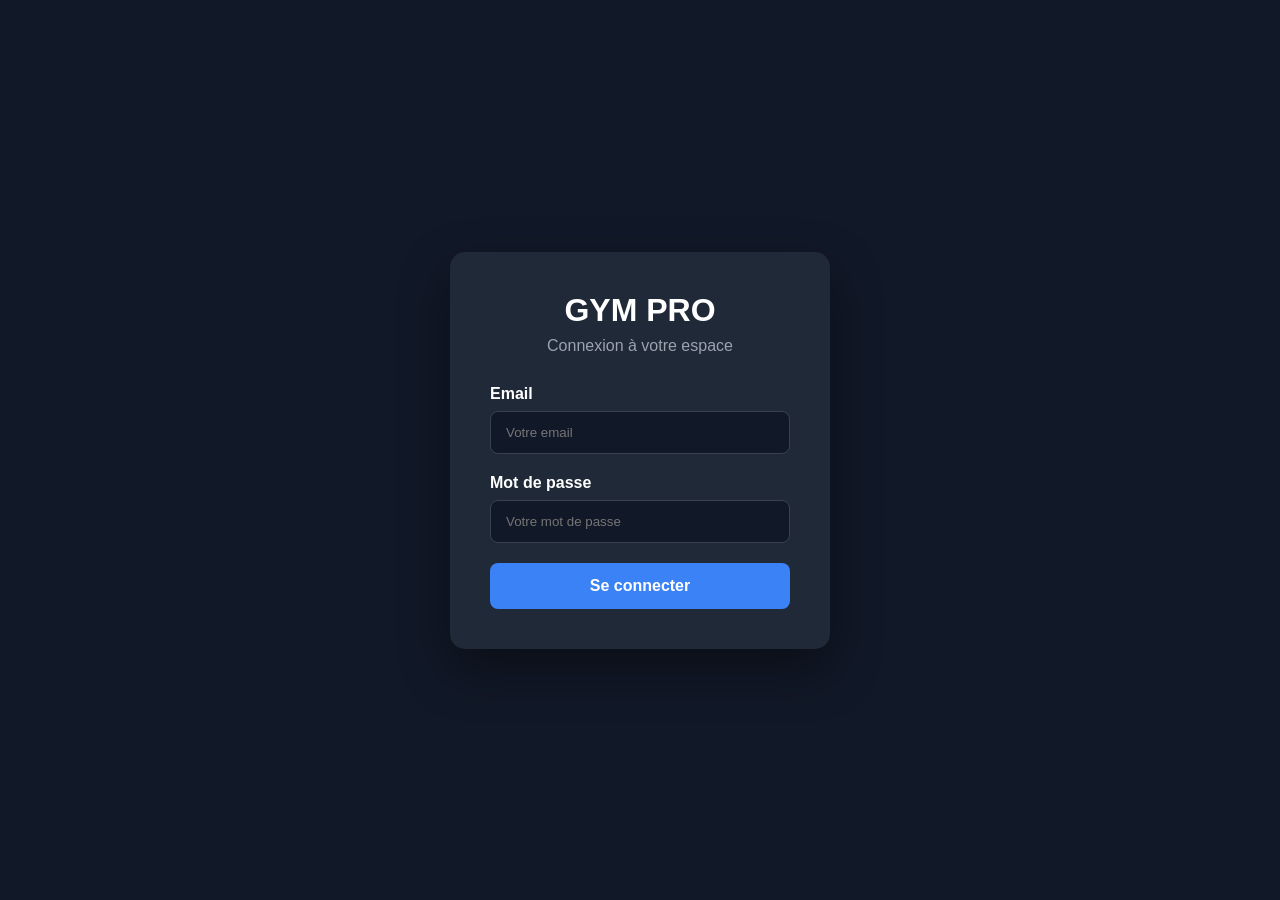
==== dashboard.html @ a3db4f97 "Initial Gym Management Dashboard" ====
<!DOCTYPE html>
<html lang="fr">

<head>

    <meta charset="UTF-8">

    <meta
        name="viewport"
        content="width=device-width, initial-scale=1.0"
    >

    <title>Gym Pro - Dashboard</title>

    <link
        rel="stylesheet"
        href="dashboard.css"
    >

</head>

<body>

    <div class="dashboard-layout">

        <!-- =========================
             SIDEBAR
        ========================== -->

        <aside class="sidebar">

            <div class="sidebar-logo">

                <h2>GYM PRO</h2>

                <span>
                    Management System
                </span>

            </div>


            <nav class="sidebar-menu">

                <a
                    href="#dashboard"
                    class="menu-item active"
                >
                    <span class="menu-icon">🏠</span>
                    <span>Dashboard</span>
                </a>


                <a
                    href="#members"
                    class="menu-item"
                >
                    <span class="menu-icon">👥</span>
                    <span>Members</span>
                </a>


                <a
                    href="#payments"
                    class="menu-item"
                >
                    <span class="menu-icon">💳</span>
                    <span>Payments</span>
                </a>


                <a
                    href="#analytics"
                    class="menu-item"
                >
                    <span class="menu-icon">📊</span>
                    <span>Analytics</span>
                </a>

            </nav>


            <button
                id="logoutBtn"
                class="logout-btn"
            >
                <span>🚪</span>
                <span>Logout</span>
            </button>

        </aside>


        <!-- =========================
             MAIN
        ========================== -->

        <main class="dashboard-main">

            <!-- HEADER -->

            <header
                class="dashboard-header"
                id="dashboard"
            >

                <div>

                    <h1>
                        Dashboard
                    </h1>

                    <p>
                        Bienvenue dans votre espace Gym Pro
                    </p>

                </div>

                <div class="header-user">

                    <div class="user-avatar">
                        A
                    </div>

                    <div>

                        <strong>
                            Admin
                        </strong>

                        <small>
                            Administrateur
                        </small>

                    </div>

                </div>

            </header>


            <!-- =========================
                 STATISTICS
            ========================== -->

            <section
                class="stats-grid"
                id="analytics"
            >

                <div class="stat-card">

                    <div class="stat-icon">
                        👥
                    </div>

                    <div>

                        <span>
                            Total Members
                        </span>

                        <h2 id="totalMembers">
                            0
                        </h2>

                    </div>

                </div>


                <div class="stat-card">

                    <div class="stat-icon">
                        🟢
                    </div>

                    <div>

                        <span>
                            Active Members
                        </span>

                        <h2 id="activeMembers">
                            0
                        </h2>

                    </div>

                </div>


                <div class="stat-card">

                    <div class="stat-icon">
                        💰
                    </div>

                    <div>

                        <span>
                            Total Payments
                        </span>

                        <h2 id="totalPayments">
                            0 DH
                        </h2>

                    </div>

                </div>


                <div class="stat-card">

                    <div class="stat-icon">
                        📅
                    </div>

                    <div>

                        <span>
                            Revenue ce mois
                        </span>

                        <h2 id="monthlyRevenue">
                            0 DH
                        </h2>

                    </div>

                </div>


                <div class="stat-card expired-card">

                    <div class="stat-icon">
                        🔴
                    </div>

                    <div>

                        <span>
                            Expired Members
                        </span>

                        <h2 id="expiredMembers">
                            0
                        </h2>

                    </div>

                </div>

            </section>


            <!-- =========================
                 REVENUE CHART
            ========================== -->

            <section
                class="chart-section"
            >

                <div class="section-header">

                    <div>

                        <h2>
                            Revenue par mois
                        </h2>

                        <p>
                            Évolution des paiements
                        </p>

                    </div>

                </div>


                <div class="chart-container">

                    <canvas
                        id="revenueChart"
                    ></canvas>

                </div>

            </section>


            <!-- =========================
                 MEMBERS
            ========================== -->

            <section
                class="dashboard-section"
                id="members"
            >

                <div class="section-header">

                    <div>

                        <h2>
                            Gestion des membres
                        </h2>

                        <p>
                            Ajouter et gérer les membres
                        </p>

                    </div>


                    <button
                        class="primary-btn"
                        id="addMemberBtn"
                    >
                        + Ajouter membre
                    </button>

                </div>


                <!-- FILTERS -->

                <div class="filters">

                    <input
                        type="text"
                        id="searchMember"
                        placeholder="🔍 Rechercher un membre..."
                    >


                    <select
                        id="filterPlan"
                    >

                        <option value="all">
                            Tous les abonnements
                        </option>

                        <option value="Mensuel">
                            Mensuel
                        </option>

                        <option value="Trimestriel">
                            Trimestriel
                        </option>

                        <option value="Annuel">
                            Annuel
                        </option>

                    </select>

                </div>


                <!-- TABLE -->

                <div class="table-container">

                    <table>

                        <thead>

                            <tr>

                                <th>
                                    Nom
                                </th>

                                <th>
                                    Téléphone
                                </th>

                                <th>
                                    Abonnement
                                </th>

                                <th>
                                    Prix
                                </th>

                                <th>
                                    Début
                                </th>

                                <th>
                                    Fin
                                </th>

                                <th>
                                    Statut
                                </th>

                                <th>
                                    Actions
                                </th>

                            </tr>

                        </thead>


                        <tbody
                            id="membersTable"
                        ></tbody>

                    </table>

                </div>

            </section>


            <!-- =========================
                 PAYMENTS
            ========================== -->

            <section
                class="dashboard-section"
                id="payments"
            >

                <div class="section-header">

                    <div>

                        <h2>
                            Gestion des paiements
                        </h2>

                        <p>
                            Suivi des paiements des membres
                        </p>

                    </div>


                    <button
                        class="primary-btn"
                        id="addPaymentBtn"
                    >
                        + Ajouter paiement
                    </button>

                </div>


                <!-- PAYMENT STATS -->

                <div class="payment-stats">

                    <div>

                        <span>
                            Nombre de paiements
                        </span>

                        <strong
                            id="paymentCount"
                        >
                            0
                        </strong>

                    </div>


                    <div>

                        <span>
                            Total encaissé
                        </span>

                        <strong
                            id="paymentTotal"
                        >
                            0 DH
                        </strong>

                    </div>

                </div>


                <!-- PAYMENTS TABLE -->

                <div class="table-container">

                    <table>

                        <thead>

                            <tr>

                                <th>
                                    Membre
                                </th>

                                <th>
                                    Montant
                                </th>

                                <th>
                                    Date
                                </th>

                                <th>
                                    Méthode
                                </th>

                                <th>
                                    Action
                                </th>

                            </tr>

                        </thead>


                        <tbody
                            id="paymentsTable"
                        ></tbody>

                    </table>

                </div>

            </section>


            <!-- =========================
                 RECENT PAYMENTS
            ========================== -->

            <section
                class="dashboard-section"
            >

                <div class="section-header">

                    <div>

                        <h2>
                            Paiements récents
                        </h2>

                        <p>
                            Les dernières transactions
                        </p>

                    </div>

                </div>


                <div
                    id="recentPayments"
                    class="recent-payments"
                ></div>

            </section>


        </main>

    </div>


    <!-- =========================
         MEMBER MODAL
    ========================== -->

    <div
        class="modal"
        id="memberModal"
    >

        <div class="modal-content">

            <div class="modal-header">

                <h2 id="memberModalTitle">
                    Ajouter un membre
                </h2>

                <button
                    class="close-btn"
                    id="closeMemberModal"
                >
                    ×
                </button>

            </div>


            <form id="memberForm">

                <input
                    type="hidden"
                    id="memberId"
                >


                <div class="form-group">

                    <label>
                        Nom complet
                    </label>

                    <input
                        type="text"
                        id="memberName"
                        placeholder="Ex: Ahmed Benali"
                        required
                    >

                </div>


                <div class="form-group">

                    <label>
                        Téléphone
                    </label>

                    <input
                        type="tel"
                        id="memberPhone"
                        placeholder="Ex: 0612345678"
                        required
                    >

                </div>


                <div class="form-group">

                    <label>
                        Abonnement
                    </label>

                    <select
                        id="memberPlan"
                        required
                    >

                        <option value="Mensuel">
                            Mensuel
                        </option>

                        <option value="Trimestriel">
                            Trimestriel
                        </option>

                        <option value="Annuel">
                            Annuel
                        </option>

                    </select>

                </div>


                <div class="form-group">

                    <label>
                        Prix
                    </label>

                    <input
                        type="number"
                        id="memberPrice"
                        placeholder="Ex: 200"
                        required
                    >

                </div>


                <div class="form-group">

                    <label>
                        Date de début
                    </label>

                    <input
                        type="date"
                        id="memberStartDate"
                        required
                    >

                </div>


                <div class="modal-actions">

                    <button
                        type="button"
                        class="secondary-btn"
                        id="cancelMember"
                    >
                        Annuler
                    </button>

                    <button
                        type="submit"
                        class="primary-btn"
                    >
                        Enregistrer
                    </button>

                </div>

            </form>

        </div>

    </div>


    <!-- =========================
         PAYMENT MODAL
    ========================== -->

    <div
        class="modal"
        id="paymentModal"
    >

        <div class="modal-content">

            <div class="modal-header">

                <h2>
                    Ajouter un paiement
                </h2>

                <button
                    class="close-btn"
                    id="closePaymentModal"
                >
                    ×
                </button>

            </div>


            <form id="paymentForm">

                <div class="form-group">

                    <label>
                        Membre
                    </label>

                    <select
                        id="paymentMember"
                        required
                    ></select>

                </div>


                <div class="form-group">

                    <label>
                        Montant
                    </label>

                    <input
                        type="number"
                        id="paymentAmount"
                        placeholder="Ex: 200"
                        required
                    >

                </div>


                <div class="form-group">

                    <label>
                        Date
                    </label>

                    <input
                        type="date"
                        id="paymentDate"
                        required
                    >

                </div>


                <div class="form-group">

                    <label>
                        Méthode de paiement
                    </label>

                    <select
                        id="paymentMethod"
                        required
                    >

                        <option value="Cash">
                            Cash
                        </option>

                        <option value="Carte">
                            Carte
                        </option>

                        <option value="Virement">
                            Virement
                        </option>

                    </select>

                </div>


                <div class="modal-actions">

                    <button
                        type="button"
                        class="secondary-btn"
                        id="cancelPayment"
                    >
                        Annuler
                    </button>

                    <button
                        type="submit"
                        class="primary-btn"
                    >
                        Enregistrer
                    </button>

                </div>

            </form>

        </div>

    </div>


    <script src="dashboard.js"></script>

</body>

</html>
---- dashboard.css ----
* {
    margin: 0;
    padding: 0;
    box-sizing: border-box;
}


body {
    font-family: Arial, Helvetica, sans-serif;

    background: #0f172a;

    color: #ffffff;

    min-height: 100vh;
}


/* =========================
   LAYOUT
========================= */

.dashboard-layout {
    display: flex;
    min-height: 100vh;
}


/* =========================
   SIDEBAR
========================= */

.sidebar {
    width: 250px;

    min-height: 100vh;

    background: #111827;

    padding: 25px 15px;

    display: flex;
    flex-direction: column;

    border-right: 1px solid #374151;

    position: fixed;

    left: 0;
    top: 0;
    bottom: 0;

    z-index: 100;
}


.sidebar-logo {
    text-align: center;

    margin-bottom: 40px;
}


.sidebar-logo h2 {
    color: #3b82f6;

    font-size: 25px;

    margin-bottom: 5px;
}


.sidebar-logo span {
    color: #9ca3af;

    font-size: 12px;
}


/* MENU */

.sidebar-menu {
    display: flex;

    flex-direction: column;

    gap: 8px;
}


.menu-item {
    display: flex;

    align-items: center;

    gap: 12px;

    padding: 13px 15px;

    color: #9ca3af;

    text-decoration: none;

    border-radius: 8px;

    transition: 0.3s;

    font-size: 15px;
}


.menu-icon {
    width: 22px;

    text-align: center;
}


.menu-item:hover {
    background: #1f2937;

    color: #ffffff;
}


.menu-item.active {
    background: #2563eb;

    color: #ffffff;
}


/* LOGOUT */

.logout-btn {
    margin-top: auto;

    width: 100%;

    padding: 12px;

    border: none;

    border-radius: 8px;

    background: #1f2937;

    color: #ef4444;

    font-weight: bold;

    cursor: pointer;

    display: flex;

    justify-content: center;

    align-items: center;

    gap: 10px;

    transition: 0.3s;
}


.logout-btn:hover {
    background: #374151;
}


/* =========================
   MAIN
========================= */

.dashboard-main {
    margin-left: 250px;

    width: calc(100% - 250px);

    min-height: 100vh;

    padding: 30px;
}


/* =========================
   HEADER
========================= */

.dashboard-header {
    display: flex;

    justify-content: space-between;

    align-items: center;

    margin-bottom: 30px;
}


.dashboard-header h1 {
    font-size: 30px;

    margin-bottom: 5px;
}


.dashboard-header p {
    color: #9ca3af;

    font-size: 14px;
}


.header-user {
    display: flex;

    align-items: center;

    gap: 12px;
}


.user-avatar {
    width: 42px;

    height: 42px;

    border-radius: 50%;

    background: #2563eb;

    display: flex;

    justify-content: center;

    align-items: center;

    font-weight: bold;
}


.header-user strong {
    display: block;
}


.header-user small {
    color: #9ca3af;
}


/* =========================
   STATS
========================= */

.stats-grid {
    display: grid;

    grid-template-columns:
        repeat(5, 1fr);

    gap: 20px;

    margin-bottom: 25px;
}


.stat-card {
    background: #1f2937;

    padding: 20px;

    border-radius: 12px;

    border: 1px solid #374151;

    display: flex;

    align-items: center;

    gap: 15px;

    transition: 0.3s;
}


.stat-card:hover {
    transform: translateY(-3px);

    border-color: #3b82f6;
}


.stat-icon {
    width: 45px;

    height: 45px;

    border-radius: 10px;

    background: #111827;

    display: flex;

    justify-content: center;

    align-items: center;

    font-size: 20px;
}


.stat-card span {
    display: block;

    color: #9ca3af;

    font-size: 12px;

    margin-bottom: 5px;
}


.stat-card h2 {
    font-size: 21px;
}


/* =========================
   SECTIONS
========================= */

.dashboard-section,
.chart-section {
    background: #1f2937;

    border: 1px solid #374151;

    border-radius: 12px;

    padding: 25px;

    margin-bottom: 25px;
}


.section-header {
    display: flex;

    justify-content: space-between;

    align-items: center;

    margin-bottom: 20px;
}


.section-header h2 {
    font-size: 20px;

    margin-bottom: 5px;
}


.section-header p {
    color: #9ca3af;

    font-size: 13px;
}


/* =========================
   BUTTONS
========================= */

.primary-btn {
    background: #2563eb;

    color: #ffffff;

    border: none;

    border-radius: 8px;

    padding: 11px 16px;

    cursor: pointer;

    font-weight: bold;

    transition: 0.3s;
}


.primary-btn:hover {
    background: #1d4ed8;

    transform: translateY(-1px);
}


.secondary-btn {
    background: #374151;

    color: white;

    border: none;

    border-radius: 8px;

    padding: 11px 16px;

    cursor: pointer;
}


.secondary-btn:hover {
    background: #4b5563;
}


.delete-btn {
    background: #dc2626;

    color: white;

    border: none;

    border-radius: 6px;

    padding: 7px 10px;

    cursor: pointer;
}


.delete-btn:hover {
    background: #b91c1c;
}


.edit-btn {
    background: #f59e0b;

    color: white;

    border: none;

    border-radius: 6px;

    padding: 7px 10px;

    cursor: pointer;

    margin-right: 5px;
}


/* =========================
   CHART
========================= */

.chart-container {
    position: relative;

    width: 100%;

    height: 350px;

    background: #111827;

    border-radius: 10px;

    padding: 15px;

    overflow: hidden;
}


#revenueChart {
    width: 100%;

    height: 100%;

    display: block;
}


/* =========================
   FILTERS
========================= */

.filters {
    display: flex;

    gap: 15px;

    margin-bottom: 20px;
}


.filters input,
.filters select {
    padding: 12px;

    border-radius: 8px;

    border: 1px solid #374151;

    background: #111827;

    color: white;

    outline: none;
}


.filters input {
    flex: 1;
}


.filters input:focus,
.filters select:focus {
    border-color: #3b82f6;
}


/* =========================
   TABLE
========================= */

.table-container {
    width: 100%;

    overflow-x: auto;
}


table {
    width: 100%;

    border-collapse: collapse;

    min-width: 850px;
}


thead {
    background: #111827;
}


th {
    padding: 14px;

    text-align: left;

    color: #9ca3af;

    font-size: 13px;
}


td {
    padding: 14px;

    border-top: 1px solid #374151;

    font-size: 13px;
}


tbody tr:hover {
    background: #243244;
}


/* STATUS */

.status {
    display: inline-block;

    padding: 5px 9px;

    border-radius: 20px;

    font-size: 11px;

    font-weight: bold;
}


.status-active {
    background: rgba(34, 197, 94, 0.15);

    color: #22c55e;
}


.status-expired {
    background: rgba(239, 68, 68, 0.15);

    color: #ef4444;
}


/* =========================
   PAYMENT STATS
========================= */

.payment-stats {
    display: grid;

    grid-template-columns:
        repeat(2, 1fr);

    gap: 15px;

    margin-bottom: 20px;
}


.payment-stats div {
    background: #111827;

    border-radius: 8px;

    padding: 18px;
}


.payment-stats span {
    display: block;

    color: #9ca3af;

    font-size: 13px;

    margin-bottom: 7px;
}


.payment-stats strong {
    font-size: 22px;

    color: #3b82f6;
}


/* =========================
   RECENT PAYMENTS
========================= */

.recent-payments {
    display: flex;

    flex-direction: column;

    gap: 10px;
}


.recent-payment {
    display: flex;

    justify-content: space-between;

    align-items: center;

    background: #111827;

    padding: 15px;

    border-radius: 8px;
}


.recent-payment strong {
    display: block;

    margin-bottom: 4px;
}


.recent-payment small {
    color: #9ca3af;
}


.payment-amount {
    color: #22c55e;

    font-weight: bold;
}


/* =========================
   MODAL
========================= */

.modal {
    display: none;

    position: fixed;

    inset: 0;

    background: rgba(0, 0, 0, 0.7);

    justify-content: center;

    align-items: center;

    padding: 20px;

    z-index: 1000;
}


.modal.active {
    display: flex;
}


.modal-content {
    width: 100%;

    max-width: 500px;

    max-height: 90vh;

    overflow-y: auto;

    background: #1f2937;

    border-radius: 12px;

    padding: 25px;

    border: 1px solid #374151;
}


.modal-header {
    display: flex;

    justify-content: space-between;

    align-items: center;

    margin-bottom: 25px;
}


.modal-header h2 {
    font-size: 21px;
}


.close-btn {
    background: none;

    border: none;

    color: #9ca3af;

    font-size: 30px;

    cursor: pointer;
}


.close-btn:hover {
    color: white;
}


/* =========================
   FORMS
========================= */

.form-group {
    margin-bottom: 18px;
}


.form-group label {
    display: block;

    margin-bottom: 7px;

    color: #d1d5db;

    font-size: 13px;

    font-weight: bold;
}


.form-group input,
.form-group select {
    width: 100%;

    padding: 12px;

    border-radius: 8px;

    border: 1px solid #374151;

    background: #111827;

    color: white;

    outline: none;
}


.form-group input:focus,
.form-group select:focus {
    border-color: #3b82f6;
}


.modal-actions {
    display: flex;

    justify-content: flex-end;

    gap: 10px;

    margin-top: 25px;
}


/* =========================
   MOBILE
========================= */

@media (max-width: 1100px) {

    .stats-grid {
        grid-template-columns:
            repeat(2, 1fr);
    }

}


@media (max-width: 768px) {

    .sidebar {
        width: 70px;

        padding: 20px 10px;
    }


    .sidebar-logo h2 {
        font-size: 15px;
    }


    .sidebar-logo span {
        display: none;
    }


    .menu-item {
        justify-content: center;

        padding: 13px 5px;
    }


    .menu-item span:not(.menu-icon) {
        display: none;
    }


    .logout-btn span:last-child {
        display: none;
    }


    .dashboard-main {
        margin-left: 70px;

        width: calc(100% - 70px);

        padding: 15px;
    }


    .dashboard-header {
        align-items: flex-start;

        gap: 15px;
    }


    .dashboard-header h1 {
        font-size: 24px;
    }


    .header-user {
        display: none;
    }


    .stats-grid {
        grid-template-columns: 1fr;
    }


    .section-header {
        flex-direction: column;

        align-items: flex-start;

        gap: 15px;
    }


    .filters {
        flex-direction: column;
    }


    .payment-stats {
        grid-template-columns: 1fr;
    }


    .chart-container {
        height: 280px;

        padding: 5px;
    }

}


@media (max-width: 480px) {

    .dashboard-main {
        padding: 10px;
    }


    .dashboard-section,
    .chart-section {
        padding: 15px;
    }


    .primary-btn {
        width: 100%;
    }


    .modal-content {
        padding: 18px;
    }

}
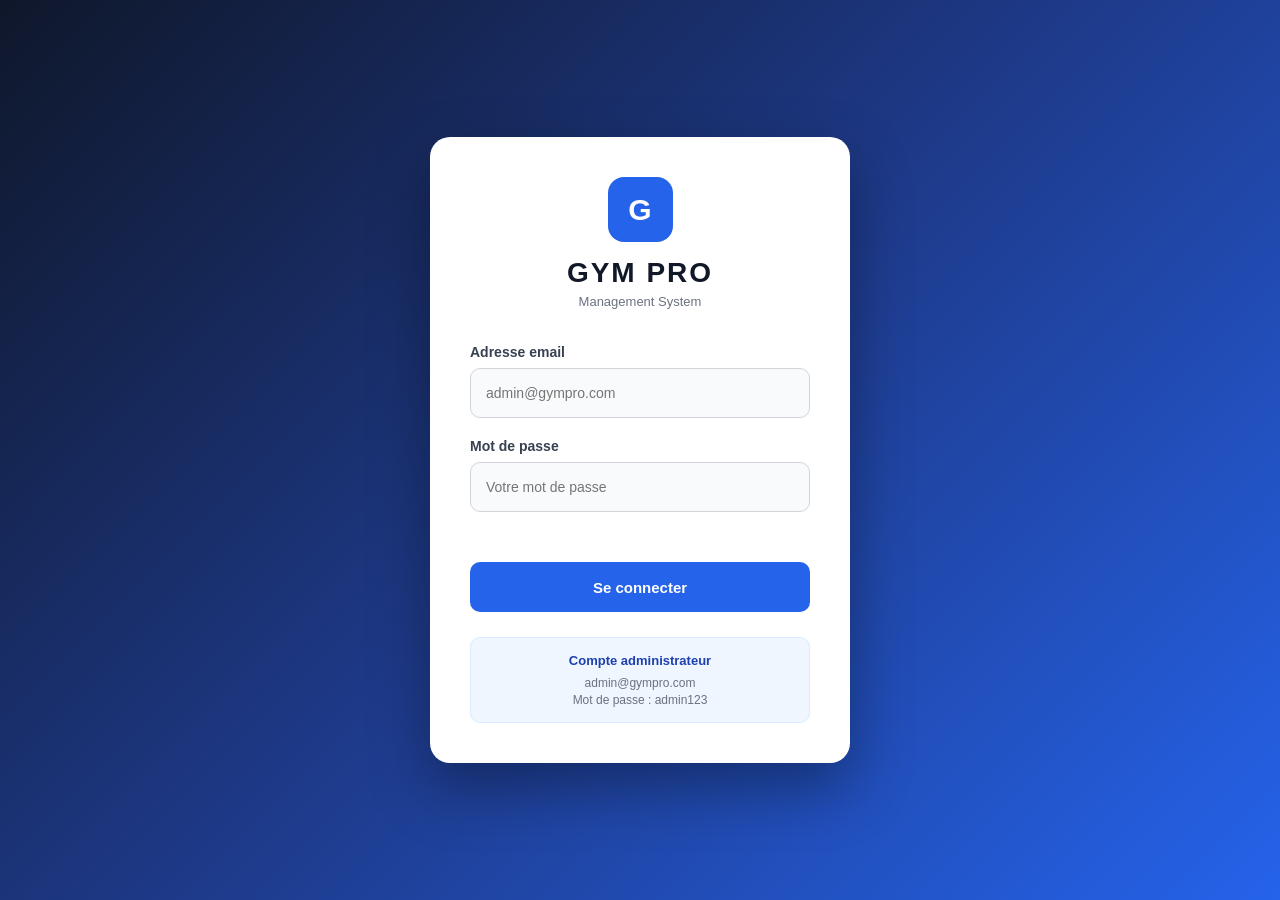
==== commit 03de9460: "Update gym management dashboard" ====
--- a/dashboard.html
+++ b/dashboard.html
@@ -1,252 +1,324 @@
 <!DOCTYPE html>
 <html lang="fr">
-
 <head>
-
     <meta charset="UTF-8">
-
-    <meta
-        name="viewport"
-        content="width=device-width, initial-scale=1.0"
-    >
-
-    <title>Gym Pro - Dashboard</title>
-
-    <link
-        rel="stylesheet"
-        href="dashboard.css"
-    >
-
+    <meta name="viewport" content="width=device-width, initial-scale=1.0">
+
+    <meta name="description" content="Gym Pro - Système professionnel de gestion de salle de sport">
+    <meta name="author" content="Gym Pro">
+
+    <title>Gym Pro | Dashboard</title>
+
+    <link rel="stylesheet" href="dashboard.css">
 </head>
 
 <body>
 
-    <div class="dashboard-layout">
-
-        <!-- =========================
-             SIDEBAR
-        ========================== -->
-
-        <aside class="sidebar">
-
-            <div class="sidebar-logo">
-
-                <h2>GYM PRO</h2>
-
-                <span>
-                    Management System
-                </span>
-
+    <!-- ================= SIDEBAR ================= -->
+    <aside class="sidebar" id="sidebar">
+
+        <div class="sidebar-header">
+
+            <div class="logo">
+                <span class="logo-icon">G</span>
+
+                <div class="logo-text">
+                    <strong>GYM PRO</strong>
+                    <small>Management System</small>
+                </div>
             </div>
 
-
-            <nav class="sidebar-menu">
-
-                <a
-                    href="#dashboard"
-                    class="menu-item active"
+        </div>
+
+
+        <nav class="sidebar-nav">
+
+            <a href="#dashboard" class="nav-link active">
+                <span class="nav-icon">⌂</span>
+                <span>Dashboard</span>
+            </a>
+
+            <a href="#members" class="nav-link">
+                <span class="nav-icon">👥</span>
+                <span>Membres</span>
+            </a>
+
+            <a href="#payments" class="nav-link">
+                <span class="nav-icon">💳</span>
+                <span>Paiements</span>
+            </a>
+
+            <a href="#analytics" class="nav-link">
+                <span class="nav-icon">📊</span>
+                <span>Statistiques</span>
+            </a>
+
+        </nav>
+
+
+        <div class="sidebar-bottom">
+
+            <button id="logoutBtn" class="logout-btn">
+                <span>↪</span>
+                <span>Déconnexion</span>
+            </button>
+
+        </div>
+
+    </aside>
+
+
+    <!-- ================= MAIN ================= -->
+    <main class="dashboard-main">
+
+        <!-- ================= HEADER ================= -->
+        <header class="dashboard-header">
+
+            <div class="header-left">
+
+                <button
+                    type="button"
+                    class="mobile-menu-btn"
+                    id="mobileMenuBtn"
+                    aria-label="Ouvrir le menu"
                 >
-                    <span class="menu-icon">🏠</span>
-                    <span>Dashboard</span>
-                </a>
-
-
-                <a
-                    href="#members"
-                    class="menu-item"
+                    ☰
+                </button>
+
+                <div>
+                    <h1>Dashboard</h1>
+
+                    <p>
+                        Bienvenue dans votre espace de gestion
+                    </p>
+                </div>
+
+            </div>
+
+
+            <div class="header-right">
+
+                <button
+                    type="button"
+                    id="themeToggle"
+                    class="theme-toggle"
+                    title="Changer le thème"
                 >
-                    <span class="menu-icon">👥</span>
-                    <span>Members</span>
-                </a>
-
-
-                <a
-                    href="#payments"
-                    class="menu-item"
-                >
-                    <span class="menu-icon">💳</span>
-                    <span>Payments</span>
-                </a>
-
-
-                <a
-                    href="#analytics"
-                    class="menu-item"
-                >
-                    <span class="menu-icon">📊</span>
-                    <span>Analytics</span>
-                </a>
-
-            </nav>
-
-
-            <button
-                id="logoutBtn"
-                class="logout-btn"
+                    ◐
+                </button>
+
+
+                <div class="admin-profile">
+
+                    <div class="admin-avatar">
+                        A
+                    </div>
+
+                    <div class="admin-info">
+                        <strong>Administrateur</strong>
+                        <span>Admin</span>
+                    </div>
+
+                </div>
+
+            </div>
+
+        </header>
+
+
+        <!-- ================= CONTENT ================= -->
+        <div class="dashboard-content" id="dashboard">
+
+
+            <!-- ================= EXPIRATION ALERT ================= -->
+            <div
+                class="expiration-alert"
+                id="expirationAlert"
+                style="display: none;"
             >
-                <span>🚪</span>
-                <span>Logout</span>
-            </button>
-
-        </aside>
-
-
-        <!-- =========================
-             MAIN
-        ========================== -->
-
-        <main class="dashboard-main">
-
-            <!-- HEADER -->
-
-            <header
-                class="dashboard-header"
-                id="dashboard"
-            >
-
-                <div>
-
-                    <h1>
-                        Dashboard
-                    </h1>
-
-                    <p>
-                        Bienvenue dans votre espace Gym Pro
+
+                <div class="alert-icon">
+                    ⚠
+                </div>
+
+                <div class="alert-content">
+
+                    <strong>
+                        Attention
+                    </strong>
+
+                    <p id="expirationAlertText">
+                        Certains abonnements arrivent à expiration.
                     </p>
 
                 </div>
 
-                <div class="header-user">
-
-                    <div class="user-avatar">
-                        A
-                    </div>
-
-                    <div>
-
-                        <strong>
-                            Admin
+            </div>
+
+
+            <!-- ================= STATISTICS ================= -->
+            <section class="stats-grid">
+
+
+                <!-- Total Members -->
+                <div class="stat-card">
+
+                    <div class="stat-icon members-icon">
+                        👥
+                    </div>
+
+                    <div class="stat-info">
+
+                        <span>
+                            Total Membres
+                        </span>
+
+                        <strong id="totalMembers">
+                            0
                         </strong>
 
-                        <small>
-                            Administrateur
-                        </small>
-
-                    </div>
-
-                </div>
-
-            </header>
-
-
-            <!-- =========================
-                 STATISTICS
-            ========================== -->
-
+                    </div>
+
+                </div>
+
+
+                <!-- Active Members -->
+                <div class="stat-card">
+
+                    <div class="stat-icon active-icon">
+                        ✓
+                    </div>
+
+                    <div class="stat-info">
+
+                        <span>
+                            Membres Actifs
+                        </span>
+
+                        <strong id="activeMembers">
+                            0
+                        </strong>
+
+                    </div>
+
+                </div>
+
+
+                <!-- Payments -->
+                <div class="stat-card">
+
+                    <div class="stat-icon payment-icon">
+                        💳
+                    </div>
+
+                    <div class="stat-info">
+
+                        <span>
+                            Paiements
+                        </span>
+
+                        <strong id="totalPayments">
+                            0
+                        </strong>
+
+                    </div>
+
+                </div>
+
+
+                <!-- Revenue -->
+                <div class="stat-card">
+
+                    <div class="stat-icon revenue-icon">
+                        💰
+                    </div>
+
+                    <div class="stat-info">
+
+                        <span>
+                            Revenus
+                        </span>
+
+                        <strong id="monthlyRevenue">
+                            0 DH
+                        </strong>
+
+                    </div>
+
+                </div>
+
+
+                <!-- Expired -->
+                <div class="stat-card">
+
+                    <div class="stat-icon expired-icon">
+                        !
+                    </div>
+
+                    <div class="stat-info">
+
+                        <span>
+                            Expirés
+                        </span>
+
+                        <strong id="expiredMembers">
+                            0
+                        </strong>
+
+                    </div>
+
+                </div>
+
+
+            </section>
+
+
+            <!-- ================= ANALYTICS ================= -->
             <section
-                class="stats-grid"
+                class="dashboard-section"
                 id="analytics"
             >
 
-                <div class="stat-card">
-
-                    <div class="stat-icon">
-                        👥
-                    </div>
+                <div class="section-header">
 
                     <div>
-
-                        <span>
-                            Total Members
-                        </span>
-
-                        <h2 id="totalMembers">
-                            0
+                        <h2>
+                            Évolution des revenus
                         </h2>
 
-                    </div>
-
-                </div>
-
-
-                <div class="stat-card">
-
-                    <div class="stat-icon">
-                        🟢
-                    </div>
-
-                    <div>
-
-                        <span>
-                            Active Members
-                        </span>
-
-                        <h2 id="activeMembers">
-                            0
-                        </h2>
-
-                    </div>
-
-                </div>
-
-
-                <div class="stat-card">
-
-                    <div class="stat-icon">
-                        💰
-                    </div>
-
-                    <div>
-
-                        <span>
-                            Total Payments
-                        </span>
-
-                        <h2 id="totalPayments">
-                            0 DH
-                        </h2>
-
-                    </div>
-
-                </div>
-
-
-                <div class="stat-card">
-
-                    <div class="stat-icon">
-                        📅
-                    </div>
-
-                    <div>
-
-                        <span>
-                            Revenue ce mois
-                        </span>
-
-                        <h2 id="monthlyRevenue">
-                            0 DH
-                        </h2>
-
-                    </div>
-
-                </div>
-
-
-                <div class="stat-card expired-card">
-
-                    <div class="stat-icon">
-                        🔴
-                    </div>
-
-                    <div>
-
-                        <span>
-                            Expired Members
-                        </span>
-
-                        <h2 id="expiredMembers">
-                            0
-                        </h2>
+                        <p>
+                            Suivi des paiements mensuels
+                        </p>
+                    </div>
+
+
+                    <div class="chart-controls">
+
+                        <select id="chartYear">
+                            <!-- JS -->
+                        </select>
+
+                    </div>
+
+                </div>
+
+
+                <div class="chart-container">
+
+                    <canvas id="revenueChart"></canvas>
+
+                    <div
+                        class="chart-empty"
+                        id="chartEmpty"
+                        style="display: none;"
+                    >
+                        <div>
+                            📊
+                        </div>
+
+                        <p>
+                            Aucun paiement enregistré
+                        </p>
 
                     </div>
 
@@ -255,46 +327,7 @@
             </section>
 
 
-            <!-- =========================
-                 REVENUE CHART
-            ========================== -->
-
-            <section
-                class="chart-section"
-            >
-
-                <div class="section-header">
-
-                    <div>
-
-                        <h2>
-                            Revenue par mois
-                        </h2>
-
-                        <p>
-                            Évolution des paiements
-                        </p>
-
-                    </div>
-
-                </div>
-
-
-                <div class="chart-container">
-
-                    <canvas
-                        id="revenueChart"
-                    ></canvas>
-
-                </div>
-
-            </section>
-
-
-            <!-- =========================
-                 MEMBERS
-            ========================== -->
-
+            <!-- ================= MEMBERS ================= -->
             <section
                 class="dashboard-section"
                 id="members"
@@ -303,42 +336,47 @@
                 <div class="section-header">
 
                     <div>
-
                         <h2>
                             Gestion des membres
                         </h2>
 
                         <p>
-                            Ajouter et gérer les membres
+                            Gérez les abonnements de vos membres
                         </p>
-
                     </div>
 
 
                     <button
+                        type="button"
+                        id="addMemberBtn"
                         class="primary-btn"
-                        id="addMemberBtn"
                     >
-                        + Ajouter membre
+                        <span>+</span>
+                        Ajouter un membre
                     </button>
 
                 </div>
 
 
-                <!-- FILTERS -->
-
+                <!-- Filters -->
                 <div class="filters">
 
-                    <input
-                        type="text"
-                        id="searchMember"
-                        placeholder="🔍 Rechercher un membre..."
-                    >
-
-
-                    <select
-                        id="filterPlan"
-                    >
+                    <div class="search-box">
+
+                        <span>
+                            🔍
+                        </span>
+
+                        <input
+                            type="text"
+                            id="searchMember"
+                            placeholder="Rechercher un membre..."
+                        >
+
+                    </div>
+
+
+                    <select id="filterPlan">
 
                         <option value="all">
                             Tous les abonnements
@@ -361,11 +399,10 @@
                 </div>
 
 
-                <!-- TABLE -->
-
-                <div class="table-container">
-
-                    <table>
+                <!-- Members Table -->
+                <div class="table-wrapper">
+
+                    <table class="data-table">
 
                         <thead>
 
@@ -408,9 +445,9 @@
                         </thead>
 
 
-                        <tbody
-                            id="membersTable"
-                        ></tbody>
+                        <tbody id="membersTable">
+                            <!-- JavaScript -->
+                        </tbody>
 
                     </table>
 
@@ -419,10 +456,7 @@
             </section>
 
 
-            <!-- =========================
-                 PAYMENTS
-            ========================== -->
-
+            <!-- ================= PAYMENTS ================= -->
             <section
                 class="dashboard-section"
                 id="payments"
@@ -437,63 +471,55 @@
                         </h2>
 
                         <p>
-                            Suivi des paiements des membres
+                            Historique des paiements des membres
                         </p>
 
                     </div>
 
 
                     <button
+                        type="button"
+                        id="addPaymentBtn"
                         class="primary-btn"
-                        id="addPaymentBtn"
                     >
-                        + Ajouter paiement
+                        <span>+</span>
+                        Ajouter un paiement
                     </button>
 
                 </div>
 
 
-                <!-- PAYMENT STATS -->
-
-                <div class="payment-stats">
+                <!-- Payment Summary -->
+                <div class="payment-summary">
 
                     <div>
-
                         <span>
                             Nombre de paiements
                         </span>
 
-                        <strong
-                            id="paymentCount"
-                        >
+                        <strong id="paymentCount">
                             0
                         </strong>
-
                     </div>
 
 
                     <div>
-
                         <span>
-                            Total encaissé
+                            Total
                         </span>
 
-                        <strong
-                            id="paymentTotal"
-                        >
+                        <strong id="paymentTotal">
                             0 DH
                         </strong>
-
-                    </div>
-
-                </div>
-
-
-                <!-- PAYMENTS TABLE -->
-
-                <div class="table-container">
-
-                    <table>
+                    </div>
+
+                </div>
+
+
+                <!-- Payments Table -->
+                <div class="table-wrapper">
+
+                    <table class="data-table">
 
                         <thead>
 
@@ -516,7 +542,7 @@
                                 </th>
 
                                 <th>
-                                    Action
+                                    Actions
                                 </th>
 
                             </tr>
@@ -524,9 +550,9 @@
                         </thead>
 
 
-                        <tbody
-                            id="paymentsTable"
-                        ></tbody>
+                        <tbody id="paymentsTable">
+                            <!-- JavaScript -->
+                        </tbody>
 
                     </table>
 
@@ -535,24 +561,19 @@
             </section>
 
 
-            <!-- =========================
-                 RECENT PAYMENTS
-            ========================== -->
-
-            <section
-                class="dashboard-section"
-            >
+            <!-- ================= RECENT PAYMENTS ================= -->
+            <section class="dashboard-section">
 
                 <div class="section-header">
 
                     <div>
 
                         <h2>
-                            Paiements récents
+                            Derniers paiements
                         </h2>
 
                         <p>
-                            Les dernières transactions
+                            Activité récente
                         </p>
 
                     </div>
@@ -561,36 +582,49 @@
 
 
                 <div
+                    class="recent-payments"
                     id="recentPayments"
-                    class="recent-payments"
-                ></div>
+                >
+                    <!-- JavaScript -->
+                </div>
 
             </section>
 
 
-        </main>
-
-    </div>
-
-
-    <!-- =========================
-         MEMBER MODAL
-    ========================== -->
+        </div>
+
+    </main>
+
+
+
+    <!-- ================================================= -->
+    <!-- MEMBER MODAL -->
+    <!-- ================================================= -->
 
     <div
-        class="modal"
+        class="modal-overlay"
         id="memberModal"
     >
 
-        <div class="modal-content">
+        <div class="modal">
 
             <div class="modal-header">
 
-                <h2 id="memberModalTitle">
-                    Ajouter un membre
-                </h2>
+                <div>
+
+                    <h2 id="memberModalTitle">
+                        Ajouter un membre
+                    </h2>
+
+                    <p>
+                        Informations du membre
+                    </p>
+
+                </div>
+
 
                 <button
+                    type="button"
                     class="close-btn"
                     id="closeMemberModal"
                 >
@@ -608,93 +642,103 @@
                 >
 
 
-                <div class="form-group">
-
-                    <label>
-                        Nom complet
-                    </label>
-
-                    <input
-                        type="text"
-                        id="memberName"
-                        placeholder="Ex: Ahmed Benali"
-                        required
-                    >
-
-                </div>
-
-
-                <div class="form-group">
-
-                    <label>
-                        Téléphone
-                    </label>
-
-                    <input
-                        type="tel"
-                        id="memberPhone"
-                        placeholder="Ex: 0612345678"
-                        required
-                    >
-
-                </div>
-
-
-                <div class="form-group">
-
-                    <label>
-                        Abonnement
-                    </label>
-
-                    <select
-                        id="memberPlan"
-                        required
-                    >
-
-                        <option value="Mensuel">
-                            Mensuel
-                        </option>
-
-                        <option value="Trimestriel">
-                            Trimestriel
-                        </option>
-
-                        <option value="Annuel">
-                            Annuel
-                        </option>
-
-                    </select>
-
-                </div>
-
-
-                <div class="form-group">
-
-                    <label>
-                        Prix
-                    </label>
-
-                    <input
-                        type="number"
-                        id="memberPrice"
-                        placeholder="Ex: 200"
-                        required
-                    >
-
-                </div>
-
-
-                <div class="form-group">
-
-                    <label>
-                        Date de début
-                    </label>
-
-                    <input
-                        type="date"
-                        id="memberStartDate"
-                        required
-                    >
+                <div class="form-grid">
+
+                    <div class="form-group">
+
+                        <label for="memberName">
+                            Nom complet
+                        </label>
+
+                        <input
+                            type="text"
+                            id="memberName"
+                            placeholder="Ex: Ahmed Benali"
+                            required
+                        >
+
+                    </div>
+
+
+                    <div class="form-group">
+
+                        <label for="memberPhone">
+                            Téléphone
+                        </label>
+
+                        <input
+                            type="tel"
+                            id="memberPhone"
+                            placeholder="Ex: 06 00 00 00 00"
+                            required
+                        >
+
+                    </div>
+
+
+                    <div class="form-group">
+
+                        <label for="memberPlan">
+                            Abonnement
+                        </label>
+
+                        <select
+                            id="memberPlan"
+                            required
+                        >
+
+                            <option value="">
+                                Sélectionner
+                            </option>
+
+                            <option value="Mensuel">
+                                Mensuel
+                            </option>
+
+                            <option value="Trimestriel">
+                                Trimestriel
+                            </option>
+
+                            <option value="Annuel">
+                                Annuel
+                            </option>
+
+                        </select>
+
+                    </div>
+
+
+                    <div class="form-group">
+
+                        <label for="memberPrice">
+                            Prix (DH)
+                        </label>
+
+                        <input
+                            type="number"
+                            id="memberPrice"
+                            min="0"
+                            step="0.01"
+                            placeholder="Ex: 150"
+                            required
+                        >
+
+                    </div>
+
+
+                    <div class="form-group">
+
+                        <label for="memberStartDate">
+                            Date de début
+                        </label>
+
+                        <input
+                            type="date"
+                            id="memberStartDate"
+                            required
+                        >
+
+                    </div>
 
                 </div>
 
@@ -703,8 +747,8 @@
 
                     <button
                         type="button"
+                        id="cancelMember"
                         class="secondary-btn"
-                        id="cancelMember"
                     >
                         Annuler
                     </button>
@@ -725,24 +769,35 @@
     </div>
 
 
-    <!-- =========================
-         PAYMENT MODAL
-    ========================== -->
+
+    <!-- ================================================= -->
+    <!-- PAYMENT MODAL -->
+    <!-- ================================================= -->
 
     <div
-        class="modal"
+        class="modal-overlay"
         id="paymentModal"
     >
 
-        <div class="modal-content">
+        <div class="modal">
 
             <div class="modal-header">
 
-                <h2>
-                    Ajouter un paiement
-                </h2>
+                <div>
+
+                    <h2>
+                        Ajouter un paiement
+                    </h2>
+
+                    <p>
+                        Enregistrer une nouvelle transaction
+                    </p>
+
+                </div>
+
 
                 <button
+                    type="button"
                     class="close-btn"
                     id="closePaymentModal"
                 >
@@ -754,75 +809,92 @@
 
             <form id="paymentForm">
 
-                <div class="form-group">
-
-                    <label>
-                        Membre
-                    </label>
-
-                    <select
-                        id="paymentMember"
-                        required
-                    ></select>
-
-                </div>
-
-
-                <div class="form-group">
-
-                    <label>
-                        Montant
-                    </label>
-
-                    <input
-                        type="number"
-                        id="paymentAmount"
-                        placeholder="Ex: 200"
-                        required
-                    >
-
-                </div>
-
-
-                <div class="form-group">
-
-                    <label>
-                        Date
-                    </label>
-
-                    <input
-                        type="date"
-                        id="paymentDate"
-                        required
-                    >
-
-                </div>
-
-
-                <div class="form-group">
-
-                    <label>
-                        Méthode de paiement
-                    </label>
-
-                    <select
-                        id="paymentMethod"
-                        required
-                    >
-
-                        <option value="Cash">
-                            Cash
-                        </option>
-
-                        <option value="Carte">
-                            Carte
-                        </option>
-
-                        <option value="Virement">
-                            Virement
-                        </option>
-
-                    </select>
+                <div class="form-grid">
+
+
+                    <div class="form-group">
+
+                        <label for="paymentMember">
+                            Membre
+                        </label>
+
+                        <select
+                            id="paymentMember"
+                            required
+                        >
+
+                            <option value="">
+                                Sélectionner un membre
+                            </option>
+
+                        </select>
+
+                    </div>
+
+
+                    <div class="form-group">
+
+                        <label for="paymentAmount">
+                            Montant (DH)
+                        </label>
+
+                        <input
+                            type="number"
+                            id="paymentAmount"
+                            min="0"
+                            step="0.01"
+                            placeholder="Ex: 150"
+                            required
+                        >
+
+                    </div>
+
+
+                    <div class="form-group">
+
+                        <label for="paymentDate">
+                            Date
+                        </label>
+
+                        <input
+                            type="date"
+                            id="paymentDate"
+                            required
+                        >
+
+                    </div>
+
+
+                    <div class="form-group">
+
+                        <label for="paymentMethod">
+                            Méthode de paiement
+                        </label>
+
+                        <select
+                            id="paymentMethod"
+                            required
+                        >
+
+                            <option value="">
+                                Sélectionner
+                            </option>
+
+                            <option value="Espèces">
+                                Espèces
+                            </option>
+
+                            <option value="Carte">
+                                Carte bancaire
+                            </option>
+
+                            <option value="Virement">
+                                Virement
+                            </option>
+
+                        </select>
+
+                    </div>
 
                 </div>
 
@@ -831,8 +903,8 @@
 
                     <button
                         type="button"
+                        id="cancelPayment"
                         class="secondary-btn"
-                        id="cancelPayment"
                     >
                         Annuler
                     </button>
@@ -853,8 +925,208 @@
     </div>
 
 
+
+    <!-- ================================================= -->
+    <!-- PROFILE MODAL -->
+    <!-- ================================================= -->
+
+    <div
+        class="modal-overlay"
+        id="profileModal"
+    >
+
+        <div class="modal profile-modal">
+
+            <div class="modal-header">
+
+                <div>
+
+                    <h2>
+                        Profil du membre
+                    </h2>
+
+                    <p id="profileSubtitle">
+                        Informations détaillées
+                    </p>
+
+                </div>
+
+
+                <button
+                    type="button"
+                    class="close-btn"
+                    id="closeProfileModal"
+                >
+                    ×
+                </button>
+
+            </div>
+
+
+            <div class="profile-header">
+
+                <div
+                    class="profile-avatar"
+                    id="profileAvatar"
+                >
+                    M
+                </div>
+
+
+                <div>
+
+                    <h3 id="profileName">
+                        -
+                    </h3>
+
+                    <p id="profilePhone">
+                        -
+                    </p>
+
+                    <span
+                        id="profileStatus"
+                        class="status-badge"
+                    >
+                        -
+                    </span>
+
+                </div>
+
+            </div>
+
+
+            <div class="profile-grid">
+
+
+                <div class="profile-item">
+
+                    <span>
+                        Abonnement
+                    </span>
+
+                    <strong id="profilePlan">
+                        -
+                    </strong>
+
+                </div>
+
+
+                <div class="profile-item">
+
+                    <span>
+                        Prix
+                    </span>
+
+                    <strong id="profilePrice">
+                        -
+                    </strong>
+
+                </div>
+
+
+                <div class="profile-item">
+
+                    <span>
+                        Date début
+                    </span>
+
+                    <strong id="profileStartDate">
+                        -
+                    </strong>
+
+                </div>
+
+
+                <div class="profile-item">
+
+                    <span>
+                        Date fin
+                    </span>
+
+                    <strong id="profileEndDate">
+                        -
+                    </strong>
+
+                </div>
+
+
+                <div class="profile-item">
+
+                    <span>
+                        Total payé
+                    </span>
+
+                    <strong id="profilePaymentTotal">
+                        -
+                    </strong>
+
+                </div>
+
+            </div>
+
+
+            <div class="profile-payments-section">
+
+                <h3>
+                    Historique des paiements
+                </h3>
+
+                <div id="profilePayments">
+                    <!-- JavaScript -->
+                </div>
+
+            </div>
+
+
+            <div class="modal-actions">
+
+                <button
+                    type="button"
+                    id="profileCloseBtn"
+                    class="secondary-btn"
+                >
+                    Fermer
+                </button>
+
+                <button
+                    type="button"
+                    id="profilePaymentBtn"
+                    class="secondary-btn"
+                >
+                    + Paiement
+                </button>
+
+                <button
+                    type="button"
+                    id="profileRenewBtn"
+                    class="primary-btn"
+                >
+                    Renouveler
+                </button>
+
+            </div>
+
+        </div>
+
+    </div>
+
+
+
+    <!-- ================= TOAST ================= -->
+
+    <div
+        class="toast"
+        id="toast"
+    >
+        <span id="toastMessage">
+            Opération réussie
+        </span>
+    </div>
+
+
+    <!-- ================= JAVASCRIPT ================= -->
+
     <script src="dashboard.js"></script>
 
 </body>
-
 </html>
--- a/dashboard.css
+++ b/dashboard.css
@@ -1,968 +1,1386 @@
+/* =========================================================
+   GYM PRO - PROFESSIONAL DASHBOARD
+   ========================================================= */
+
+/* ================= RESET ================= */
+
 * {
     margin: 0;
     padding: 0;
     box-sizing: border-box;
 }
 
+html {
+    scroll-behavior: smooth;
+}
 
 body {
     font-family: Arial, Helvetica, sans-serif;
-
     background: #0f172a;
-
-    color: #ffffff;
-
+    color: #e5e7eb;
     min-height: 100vh;
 }
 
-
-/* =========================
-   LAYOUT
-========================= */
-
-.dashboard-layout {
-    display: flex;
-    min-height: 100vh;
-}
-
-
-/* =========================
-   SIDEBAR
-========================= */
+button,
+input,
+select {
+    font: inherit;
+}
+
+button {
+    cursor: pointer;
+}
+
+a {
+    text-decoration: none;
+    color: inherit;
+}
+
+
+/* ================= SIDEBAR ================= */
 
 .sidebar {
+    position: fixed;
+    top: 0;
+    left: 0;
     width: 250px;
-
-    min-height: 100vh;
-
+    height: 100vh;
     background: #111827;
-
+    border-right: 1px solid #263244;
+    display: flex;
+    flex-direction: column;
+    z-index: 1000;
+}
+
+.sidebar-header {
+    padding: 25px 20px;
+    border-bottom: 1px solid #263244;
+}
+
+.logo {
+    display: flex;
+    align-items: center;
+    gap: 12px;
+}
+
+.logo-icon {
+    width: 44px;
+    height: 44px;
+    border-radius: 12px;
+    background: #2563eb;
+    display: flex;
+    align-items: center;
+    justify-content: center;
+    color: white;
+    font-size: 22px;
+    font-weight: 800;
+}
+
+.logo-text {
+    display: flex;
+    flex-direction: column;
+    gap: 3px;
+}
+
+.logo-text strong {
+    color: white;
+    font-size: 17px;
+    letter-spacing: 1px;
+}
+
+.logo-text small {
+    color: #94a3b8;
+    font-size: 11px;
+}
+
+
+/* ================= NAV ================= */
+
+.sidebar-nav {
+    flex: 1;
     padding: 25px 15px;
-
-    display: flex;
-    flex-direction: column;
-
-    border-right: 1px solid #374151;
-
-    position: fixed;
-
-    left: 0;
-    top: 0;
-    bottom: 0;
-
-    z-index: 100;
-}
-
-
-.sidebar-logo {
+}
+
+.nav-link {
+    display: flex;
+    align-items: center;
+    gap: 14px;
+    padding: 13px 15px;
+    margin-bottom: 7px;
+    border-radius: 10px;
+    color: #94a3b8;
+    font-size: 14px;
+    font-weight: 600;
+    transition: 0.2s ease;
+}
+
+.nav-link:hover {
+    background: #1e293b;
+    color: white;
+}
+
+.nav-link.active {
+    background: #2563eb;
+    color: white;
+}
+
+.nav-icon {
+    width: 24px;
     text-align: center;
-
-    margin-bottom: 40px;
-}
-
-
-.sidebar-logo h2 {
-    color: #3b82f6;
-
-    font-size: 25px;
-
-    margin-bottom: 5px;
-}
-
-
-.sidebar-logo span {
-    color: #9ca3af;
-
-    font-size: 12px;
-}
-
-
-/* MENU */
-
-.sidebar-menu {
-    display: flex;
-
-    flex-direction: column;
-
-    gap: 8px;
-}
-
-
-.menu-item {
-    display: flex;
-
-    align-items: center;
-
-    gap: 12px;
-
+    font-size: 17px;
+}
+
+
+/* ================= LOGOUT ================= */
+
+.sidebar-bottom {
+    padding: 18px 15px;
+    border-top: 1px solid #263244;
+}
+
+.logout-btn {
+    width: 100%;
+    border: 0;
+    background: transparent;
+    color: #94a3b8;
     padding: 13px 15px;
-
-    color: #9ca3af;
-
-    text-decoration: none;
-
-    border-radius: 8px;
-
-    transition: 0.3s;
-
-    font-size: 15px;
-}
-
-
-.menu-icon {
-    width: 22px;
-
-    text-align: center;
-}
-
-
-.menu-item:hover {
-    background: #1f2937;
-
-    color: #ffffff;
-}
-
-
-.menu-item.active {
-    background: #2563eb;
-
-    color: #ffffff;
-}
-
-
-/* LOGOUT */
-
-.logout-btn {
-    margin-top: auto;
-
-    width: 100%;
-
-    padding: 12px;
-
-    border: none;
-
-    border-radius: 8px;
-
-    background: #1f2937;
-
-    color: #ef4444;
-
-    font-weight: bold;
-
-    cursor: pointer;
-
-    display: flex;
-
-    justify-content: center;
-
-    align-items: center;
-
-    gap: 10px;
-
-    transition: 0.3s;
-}
-
+    border-radius: 10px;
+    display: flex;
+    align-items: center;
+    gap: 13px;
+    font-weight: 600;
+    transition: 0.2s;
+}
 
 .logout-btn:hover {
-    background: #374151;
-}
-
-
-/* =========================
-   MAIN
-========================= */
+    background: #7f1d1d;
+    color: white;
+}
+
+
+/* ================= MAIN ================= */
 
 .dashboard-main {
     margin-left: 250px;
-
-    width: calc(100% - 250px);
-
     min-height: 100vh;
-
+    background: #0f172a;
+}
+
+
+/* ================= HEADER ================= */
+
+.dashboard-header {
+    min-height: 82px;
+    padding: 18px 30px;
+    background: #111827;
+    border-bottom: 1px solid #263244;
+    display: flex;
+    align-items: center;
+    justify-content: space-between;
+    gap: 20px;
+    position: sticky;
+    top: 0;
+    z-index: 900;
+}
+
+.header-left {
+    display: flex;
+    align-items: center;
+    gap: 15px;
+}
+
+.header-left h1 {
+    color: white;
+    font-size: 24px;
+    margin-bottom: 5px;
+}
+
+.header-left p {
+    color: #94a3b8;
+    font-size: 13px;
+}
+
+.header-right {
+    display: flex;
+    align-items: center;
+    gap: 18px;
+}
+
+
+/* ================= MOBILE MENU ================= */
+
+.mobile-menu-btn {
+    display: none;
+    width: 42px;
+    height: 42px;
+    border: 1px solid #334155;
+    background: #1e293b;
+    color: white;
+    border-radius: 9px;
+    font-size: 20px;
+}
+
+
+/* ================= THEME ================= */
+
+.theme-toggle {
+    width: 42px;
+    height: 42px;
+    border: 1px solid #334155;
+    background: #1e293b;
+    color: #e5e7eb;
+    border-radius: 9px;
+    font-size: 19px;
+}
+
+.theme-toggle:hover {
+    background: #334155;
+}
+
+
+/* ================= ADMIN ================= */
+
+.admin-profile {
+    display: flex;
+    align-items: center;
+    gap: 10px;
+}
+
+.admin-avatar {
+    width: 42px;
+    height: 42px;
+    background: #2563eb;
+    color: white;
+    border-radius: 50%;
+    display: flex;
+    align-items: center;
+    justify-content: center;
+    font-weight: 800;
+}
+
+.admin-info {
+    display: flex;
+    flex-direction: column;
+    gap: 3px;
+}
+
+.admin-info strong {
+    color: white;
+    font-size: 13px;
+}
+
+.admin-info span {
+    color: #64748b;
+    font-size: 11px;
+}
+
+
+/* ================= CONTENT ================= */
+
+.dashboard-content {
     padding: 30px;
 }
 
 
-/* =========================
-   HEADER
-========================= */
-
-.dashboard-header {
-    display: flex;
-
-    justify-content: space-between;
-
-    align-items: center;
-
-    margin-bottom: 30px;
-}
-
-
-.dashboard-header h1 {
-    font-size: 30px;
-
-    margin-bottom: 5px;
-}
-
-
-.dashboard-header p {
-    color: #9ca3af;
-
-    font-size: 14px;
-}
-
-
-.header-user {
-    display: flex;
-
-    align-items: center;
-
-    gap: 12px;
-}
-
-
-.user-avatar {
-    width: 42px;
-
-    height: 42px;
-
-    border-radius: 50%;
-
-    background: #2563eb;
-
-    display: flex;
-
+/* ================= ALERT ================= */
+
+.expiration-alert {
+    background: #422006;
+    border: 1px solid #92400e;
+    border-radius: 12px;
+    padding: 15px 18px;
+    display: flex;
+    align-items: center;
+    gap: 15px;
+    margin-bottom: 25px;
+}
+
+.alert-icon {
+    width: 40px;
+    height: 40px;
+    background: #f59e0b;
+    color: #111827;
+    border-radius: 10px;
+    display: flex;
+    align-items: center;
     justify-content: center;
-
-    align-items: center;
-
-    font-weight: bold;
-}
-
-
-.header-user strong {
+    font-weight: 900;
+}
+
+.alert-content strong {
+    color: #fbbf24;
     display: block;
-}
-
-
-.header-user small {
-    color: #9ca3af;
-}
-
-
-/* =========================
-   STATS
-========================= */
+    margin-bottom: 4px;
+}
+
+.alert-content p {
+    color: #fcd34d;
+    font-size: 13px;
+}
+
+
+/* ================= STATS ================= */
 
 .stats-grid {
     display: grid;
-
-    grid-template-columns:
-        repeat(5, 1fr);
-
+    grid-template-columns: repeat(5, 1fr);
+    gap: 18px;
+    margin-bottom: 25px;
+}
+
+.stat-card {
+    min-height: 125px;
+    background: #111827;
+    border: 1px solid #263244;
+    border-radius: 14px;
+    padding: 20px;
+    display: flex;
+    align-items: center;
+    gap: 15px;
+    transition: 0.2s ease;
+}
+
+.stat-card:hover {
+    transform: translateY(-2px);
+    border-color: #3b82f6;
+}
+
+.stat-icon {
+    width: 48px;
+    height: 48px;
+    border-radius: 12px;
+    display: flex;
+    align-items: center;
+    justify-content: center;
+    font-size: 20px;
+    flex-shrink: 0;
+}
+
+.members-icon {
+    background: #172554;
+    color: #60a5fa;
+}
+
+.active-icon {
+    background: #052e16;
+    color: #4ade80;
+}
+
+.payment-icon {
+    background: #312e81;
+    color: #a5b4fc;
+}
+
+.revenue-icon {
+    background: #064e3b;
+    color: #34d399;
+}
+
+.expired-icon {
+    background: #450a0a;
+    color: #f87171;
+}
+
+.stat-info {
+    display: flex;
+    flex-direction: column;
+    gap: 8px;
+    min-width: 0;
+}
+
+.stat-info span {
+    color: #94a3b8;
+    font-size: 12px;
+}
+
+.stat-info strong {
+    color: white;
+    font-size: 21px;
+}
+
+
+/* ================= SECTIONS ================= */
+
+.dashboard-section {
+    background: #111827;
+    border: 1px solid #263244;
+    border-radius: 14px;
+    padding: 24px;
+    margin-bottom: 25px;
+}
+
+.section-header {
+    display: flex;
+    align-items: center;
+    justify-content: space-between;
     gap: 20px;
-
-    margin-bottom: 25px;
-}
-
-
-.stat-card {
-    background: #1f2937;
-
-    padding: 20px;
-
-    border-radius: 12px;
-
-    border: 1px solid #374151;
-
-    display: flex;
-
-    align-items: center;
-
-    gap: 15px;
-
-    transition: 0.3s;
-}
-
-
-.stat-card:hover {
-    transform: translateY(-3px);
-
-    border-color: #3b82f6;
-}
-
-
-.stat-icon {
-    width: 45px;
-
-    height: 45px;
-
-    border-radius: 10px;
-
-    background: #111827;
-
-    display: flex;
-
+    margin-bottom: 22px;
+}
+
+.section-header h2 {
+    color: white;
+    font-size: 18px;
+    margin-bottom: 6px;
+}
+
+.section-header p {
+    color: #64748b;
+    font-size: 12px;
+}
+
+
+/* ================= BUTTONS ================= */
+
+.primary-btn,
+.secondary-btn {
+    border: 0;
+    border-radius: 9px;
+    padding: 11px 16px;
+    display: inline-flex;
+    align-items: center;
     justify-content: center;
-
-    align-items: center;
-
-    font-size: 20px;
-}
-
-
-.stat-card span {
-    display: block;
-
-    color: #9ca3af;
-
-    font-size: 12px;
-
-    margin-bottom: 5px;
-}
-
-
-.stat-card h2 {
-    font-size: 21px;
-}
-
-
-/* =========================
-   SECTIONS
-========================= */
-
-.dashboard-section,
-.chart-section {
-    background: #1f2937;
-
-    border: 1px solid #374151;
-
-    border-radius: 12px;
-
-    padding: 25px;
-
-    margin-bottom: 25px;
-}
-
-
-.section-header {
-    display: flex;
-
-    justify-content: space-between;
-
-    align-items: center;
-
-    margin-bottom: 20px;
-}
-
-
-.section-header h2 {
-    font-size: 20px;
-
-    margin-bottom: 5px;
-}
-
-
-.section-header p {
-    color: #9ca3af;
-
+    gap: 8px;
+    font-weight: 700;
     font-size: 13px;
-}
-
-
-/* =========================
-   BUTTONS
-========================= */
+    transition: 0.2s;
+}
 
 .primary-btn {
     background: #2563eb;
-
-    color: #ffffff;
-
-    border: none;
-
-    border-radius: 8px;
-
-    padding: 11px 16px;
-
-    cursor: pointer;
-
-    font-weight: bold;
-
-    transition: 0.3s;
-}
-
+    color: white;
+}
 
 .primary-btn:hover {
     background: #1d4ed8;
-
     transform: translateY(-1px);
 }
 
-
 .secondary-btn {
-    background: #374151;
-
-    color: white;
-
-    border: none;
-
-    border-radius: 8px;
-
-    padding: 11px 16px;
-
-    cursor: pointer;
-}
-
+    background: #1e293b;
+    border: 1px solid #334155;
+    color: #e2e8f0;
+}
 
 .secondary-btn:hover {
-    background: #4b5563;
-}
-
-
-.delete-btn {
-    background: #dc2626;
-
-    color: white;
-
-    border: none;
-
-    border-radius: 6px;
-
-    padding: 7px 10px;
-
-    cursor: pointer;
-}
-
-
-.delete-btn:hover {
-    background: #b91c1c;
-}
-
-
-.edit-btn {
-    background: #f59e0b;
-
-    color: white;
-
-    border: none;
-
-    border-radius: 6px;
-
-    padding: 7px 10px;
-
-    cursor: pointer;
-
-    margin-right: 5px;
-}
-
-
-/* =========================
-   CHART
-========================= */
+    background: #334155;
+}
+
+
+/* ================= CHART ================= */
+
+.chart-controls select {
+    min-width: 110px;
+}
 
 .chart-container {
+    width: 100%;
+    height: 340px;
     position: relative;
-
-    width: 100%;
-
-    height: 350px;
-
-    background: #111827;
-
-    border-radius: 10px;
-
-    padding: 15px;
-
-    overflow: hidden;
-}
-
+    background: #0f172a;
+    border: 1px solid #263244;
+    border-radius: 12px;
+    padding: 20px;
+}
 
 #revenueChart {
     width: 100%;
-
     height: 100%;
-
     display: block;
 }
 
-
-/* =========================
-   FILTERS
-========================= */
+.chart-empty {
+    position: absolute;
+    inset: 0;
+    display: flex;
+    flex-direction: column;
+    align-items: center;
+    justify-content: center;
+    color: #64748b;
+    text-align: center;
+}
+
+.chart-empty div {
+    font-size: 35px;
+    margin-bottom: 10px;
+}
+
+.chart-empty p {
+    font-size: 13px;
+}
+
+
+/* ================= INPUTS ================= */
+
+input,
+select {
+    width: 100%;
+    height: 43px;
+    border: 1px solid #334155;
+    border-radius: 9px;
+    background: #0f172a;
+    color: #e2e8f0;
+    padding: 0 13px;
+    outline: none;
+    transition: 0.2s;
+}
+
+input::placeholder {
+    color: #64748b;
+}
+
+input:focus,
+select:focus {
+    border-color: #3b82f6;
+    box-shadow: 0 0 0 3px rgba(37, 99, 235, 0.12);
+}
+
+select option {
+    background: #111827;
+    color: white;
+}
+
+
+/* ================= FILTERS ================= */
 
 .filters {
-    display: flex;
-
+    display: grid;
+    grid-template-columns: 1fr 230px;
+    gap: 12px;
+    margin-bottom: 20px;
+}
+
+.search-box {
+    position: relative;
+}
+
+.search-box span {
+    position: absolute;
+    left: 13px;
+    top: 50%;
+    transform: translateY(-50%);
+    color: #64748b;
+}
+
+.search-box input {
+    padding-left: 40px;
+}
+
+
+/* ================= TABLE ================= */
+
+.table-wrapper {
+    width: 100%;
+    overflow-x: auto;
+    border: 1px solid #263244;
+    border-radius: 11px;
+}
+
+.data-table {
+    width: 100%;
+    min-width: 850px;
+    border-collapse: collapse;
+}
+
+.data-table th {
+    background: #0f172a;
+    color: #94a3b8;
+    text-align: left;
+    padding: 14px;
+    font-size: 11px;
+    text-transform: uppercase;
+    letter-spacing: 0.5px;
+    white-space: nowrap;
+}
+
+.data-table td {
+    padding: 14px;
+    border-top: 1px solid #263244;
+    color: #cbd5e1;
+    font-size: 13px;
+    white-space: nowrap;
+}
+
+.data-table tbody tr:hover {
+    background: #172033;
+}
+
+
+/* ================= STATUS ================= */
+
+.status-badge {
+    display: inline-flex;
+    align-items: center;
+    justify-content: center;
+    padding: 5px 9px;
+    border-radius: 20px;
+    font-size: 11px;
+    font-weight: 700;
+}
+
+.status-active {
+    background: #052e16;
+    color: #4ade80;
+}
+
+.status-warning {
+    background: #422006;
+    color: #fbbf24;
+}
+
+.status-expired {
+    background: #450a0a;
+    color: #f87171;
+}
+
+
+/* ================= ACTION BUTTONS ================= */
+
+.edit-btn,
+.delete-btn,
+.renew-btn,
+.profile-btn {
+    border: 0;
+    padding: 7px 9px;
+    border-radius: 7px;
+    margin-right: 4px;
+    font-size: 12px;
+    cursor: pointer;
+}
+
+.edit-btn {
+    background: #172554;
+    color: #60a5fa;
+}
+
+.delete-btn {
+    background: #450a0a;
+    color: #f87171;
+}
+
+.renew-btn {
+    background: #064e3b;
+    color: #34d399;
+}
+
+.profile-btn {
+    background: #312e81;
+    color: #a5b4fc;
+}
+
+.edit-btn:hover,
+.delete-btn:hover,
+.renew-btn:hover,
+.profile-btn:hover {
+    filter: brightness(1.25);
+}
+
+
+/* ================= PAYMENT SUMMARY ================= */
+
+.payment-summary {
+    display: grid;
+    grid-template-columns: repeat(2, 1fr);
     gap: 15px;
-
     margin-bottom: 20px;
 }
 
-
-.filters input,
-.filters select {
+.payment-summary > div {
+    background: #0f172a;
+    border: 1px solid #263244;
+    border-radius: 11px;
+    padding: 17px;
+    display: flex;
+    flex-direction: column;
+    gap: 7px;
+}
+
+.payment-summary span {
+    color: #64748b;
+    font-size: 12px;
+}
+
+.payment-summary strong {
+    color: white;
+    font-size: 20px;
+}
+
+
+/* ================= RECENT PAYMENTS ================= */
+
+.recent-payments {
+    display: flex;
+    flex-direction: column;
+    gap: 10px;
+}
+
+.recent-payment-item {
+    display: flex;
+    align-items: center;
+    justify-content: space-between;
+    gap: 15px;
+    background: #0f172a;
+    border: 1px solid #263244;
+    padding: 14px;
+    border-radius: 10px;
+}
+
+.recent-payment-item strong {
+    color: white;
+    font-size: 13px;
+}
+
+.recent-payment-item span {
+    color: #64748b;
+    font-size: 11px;
+}
+
+.recent-payment-item .amount {
+    color: #34d399;
+    font-weight: 800;
+}
+
+
+/* ================= MODAL ================= */
+
+.modal-overlay {
+    position: fixed;
+    inset: 0;
+    background: rgba(2, 6, 23, 0.78);
+    backdrop-filter: blur(5px);
+    display: none;
+    align-items: center;
+    justify-content: center;
+    padding: 20px;
+    z-index: 2000;
+}
+
+.modal-overlay.active {
+    display: flex;
+}
+
+.modal {
+    width: min(700px, 100%);
+    max-height: 90vh;
+    overflow-y: auto;
+    background: #111827;
+    border: 1px solid #334155;
+    border-radius: 15px;
+    box-shadow: 0 25px 70px rgba(0, 0, 0, 0.45);
+}
+
+.modal-header {
+    padding: 22px;
+    border-bottom: 1px solid #263244;
+    display: flex;
+    align-items: flex-start;
+    justify-content: space-between;
+    gap: 15px;
+}
+
+.modal-header h2 {
+    color: white;
+    font-size: 19px;
+    margin-bottom: 5px;
+}
+
+.modal-header p {
+    color: #64748b;
+    font-size: 12px;
+}
+
+.close-btn {
+    width: 35px;
+    height: 35px;
+    border: 0;
+    background: #1e293b;
+    color: #94a3b8;
+    border-radius: 8px;
+    font-size: 22px;
+    line-height: 1;
+}
+
+.close-btn:hover {
+    background: #450a0a;
+    color: #f87171;
+}
+
+
+/* ================= FORMS ================= */
+
+#memberForm,
+#paymentForm {
+    padding: 22px;
+}
+
+.form-grid {
+    display: grid;
+    grid-template-columns: repeat(2, 1fr);
+    gap: 18px;
+}
+
+.form-group {
+    display: flex;
+    flex-direction: column;
+    gap: 7px;
+}
+
+.form-group label {
+    color: #cbd5e1;
+    font-size: 12px;
+    font-weight: 700;
+}
+
+.modal-actions {
+    padding-top: 22px;
+    margin-top: 22px;
+    border-top: 1px solid #263244;
+    display: flex;
+    justify-content: flex-end;
+    gap: 10px;
+}
+
+
+/* ================= PROFILE ================= */
+
+.profile-modal {
+    width: min(760px, 100%);
+}
+
+.profile-header {
+    margin: 22px;
+    padding: 20px;
+    background: #0f172a;
+    border: 1px solid #263244;
+    border-radius: 12px;
+    display: flex;
+    align-items: center;
+    gap: 15px;
+}
+
+.profile-avatar {
+    width: 65px;
+    height: 65px;
+    background: #2563eb;
+    color: white;
+    border-radius: 50%;
+    display: flex;
+    align-items: center;
+    justify-content: center;
+    font-size: 24px;
+    font-weight: 800;
+}
+
+.profile-header h3 {
+    color: white;
+    font-size: 20px;
+    margin-bottom: 5px;
+}
+
+.profile-header p {
+    color: #64748b;
+    margin-bottom: 9px;
+}
+
+.profile-grid {
+    margin: 0 22px;
+    display: grid;
+    grid-template-columns: repeat(2, 1fr);
+    gap: 12px;
+}
+
+.profile-item {
+    background: #0f172a;
+    border: 1px solid #263244;
+    border-radius: 10px;
+    padding: 15px;
+}
+
+.profile-item span {
+    display: block;
+    color: #64748b;
+    font-size: 11px;
+    margin-bottom: 7px;
+}
+
+.profile-item strong {
+    color: #e2e8f0;
+    font-size: 14px;
+}
+
+.profile-payments-section {
+    margin: 22px;
+}
+
+.profile-payments-section h3 {
+    color: white;
+    font-size: 15px;
+    margin-bottom: 12px;
+}
+
+#profilePayments {
+    display: flex;
+    flex-direction: column;
+    gap: 8px;
+}
+
+.profile-payment-item {
     padding: 12px;
-
-    border-radius: 8px;
-
-    border: 1px solid #374151;
-
-    background: #111827;
-
-    color: white;
-
-    outline: none;
-}
-
-
-.filters input {
-    flex: 1;
-}
-
-
-.filters input:focus,
-.filters select:focus {
-    border-color: #3b82f6;
-}
-
-
-/* =========================
-   TABLE
-========================= */
-
-.table-container {
-    width: 100%;
-
-    overflow-x: auto;
-}
-
-
-table {
-    width: 100%;
-
-    border-collapse: collapse;
-
-    min-width: 850px;
-}
-
-
-thead {
-    background: #111827;
-}
-
-
-th {
-    padding: 14px;
-
-    text-align: left;
-
-    color: #9ca3af;
-
+    background: #0f172a;
+    border: 1px solid #263244;
+    border-radius: 9px;
+    display: flex;
+    align-items: center;
+    justify-content: space-between;
+    gap: 10px;
+}
+
+.profile-payment-item span {
+    color: #94a3b8;
+    font-size: 12px;
+}
+
+.profile-payment-item strong {
+    color: #34d399;
+}
+
+
+/* ================= TOAST ================= */
+
+.toast {
+    position: fixed;
+    right: 25px;
+    bottom: 25px;
+    min-width: 250px;
+    max-width: 350px;
+    padding: 14px 17px;
+    border-radius: 10px;
+    background: #16a34a;
+    color: white;
     font-size: 13px;
-}
-
-
-td {
-    padding: 14px;
-
-    border-top: 1px solid #374151;
-
-    font-size: 13px;
-}
-
-
-tbody tr:hover {
-    background: #243244;
-}
-
-
-/* STATUS */
-
-.status {
-    display: inline-block;
-
-    padding: 5px 9px;
-
-    border-radius: 20px;
-
-    font-size: 11px;
-
-    font-weight: bold;
-}
-
-
-.status-active {
-    background: rgba(34, 197, 94, 0.15);
-
-    color: #22c55e;
-}
-
-
-.status-expired {
-    background: rgba(239, 68, 68, 0.15);
-
-    color: #ef4444;
-}
-
-
-/* =========================
-   PAYMENT STATS
-========================= */
-
-.payment-stats {
-    display: grid;
-
-    grid-template-columns:
-        repeat(2, 1fr);
-
-    gap: 15px;
-
-    margin-bottom: 20px;
-}
-
-
-.payment-stats div {
-    background: #111827;
-
-    border-radius: 8px;
-
-    padding: 18px;
-}
-
-
-.payment-stats span {
-    display: block;
-
-    color: #9ca3af;
-
-    font-size: 13px;
-
-    margin-bottom: 7px;
-}
-
-
-.payment-stats strong {
-    font-size: 22px;
-
-    color: #3b82f6;
-}
-
-
-/* =========================
-   RECENT PAYMENTS
-========================= */
-
-.recent-payments {
-    display: flex;
-
-    flex-direction: column;
-
-    gap: 10px;
-}
-
-
-.recent-payment {
-    display: flex;
-
-    justify-content: space-between;
-
-    align-items: center;
-
-    background: #111827;
-
-    padding: 15px;
-
-    border-radius: 8px;
-}
-
-
-.recent-payment strong {
-    display: block;
-
-    margin-bottom: 4px;
-}
-
-
-.recent-payment small {
-    color: #9ca3af;
-}
-
-
-.payment-amount {
-    color: #22c55e;
-
-    font-weight: bold;
-}
-
-
-/* =========================
-   MODAL
-========================= */
-
-.modal {
-    display: none;
-
-    position: fixed;
-
-    inset: 0;
-
-    background: rgba(0, 0, 0, 0.7);
-
-    justify-content: center;
-
-    align-items: center;
-
-    padding: 20px;
-
-    z-index: 1000;
-}
-
-
-.modal.active {
-    display: flex;
-}
-
-
-.modal-content {
-    width: 100%;
-
-    max-width: 500px;
-
-    max-height: 90vh;
-
-    overflow-y: auto;
-
-    background: #1f2937;
-
-    border-radius: 12px;
-
-    padding: 25px;
-
-    border: 1px solid #374151;
-}
-
-
-.modal-header {
-    display: flex;
-
-    justify-content: space-between;
-
-    align-items: center;
-
-    margin-bottom: 25px;
-}
-
-
-.modal-header h2 {
-    font-size: 21px;
-}
-
-
-.close-btn {
-    background: none;
-
-    border: none;
-
-    color: #9ca3af;
-
-    font-size: 30px;
-
-    cursor: pointer;
-}
-
-
-.close-btn:hover {
-    color: white;
-}
-
-
-/* =========================
-   FORMS
-========================= */
-
-.form-group {
-    margin-bottom: 18px;
-}
-
-
-.form-group label {
-    display: block;
-
-    margin-bottom: 7px;
-
-    color: #d1d5db;
-
-    font-size: 13px;
-
-    font-weight: bold;
-}
-
-
-.form-group input,
-.form-group select {
-    width: 100%;
-
-    padding: 12px;
-
-    border-radius: 8px;
-
-    border: 1px solid #374151;
-
-    background: #111827;
-
-    color: white;
-
-    outline: none;
-}
-
-
-.form-group input:focus,
-.form-group select:focus {
-    border-color: #3b82f6;
-}
-
-
-.modal-actions {
-    display: flex;
-
-    justify-content: flex-end;
-
-    gap: 10px;
-
-    margin-top: 25px;
-}
-
-
-/* =========================
-   MOBILE
-========================= */
-
-@media (max-width: 1100px) {
+    font-weight: 700;
+    box-shadow: 0 12px 35px rgba(0, 0, 0, 0.3);
+    transform: translateY(120px);
+    opacity: 0;
+    pointer-events: none;
+    transition: 0.3s ease;
+    z-index: 5000;
+}
+
+.toast.show {
+    transform: translateY(0);
+    opacity: 1;
+}
+
+
+/* =========================================================
+   LIGHT MODE
+   ========================================================= */
+
+body.light-mode {
+    background: #f1f5f9;
+    color: #1e293b;
+}
+
+body.light-mode .dashboard-main {
+    background: #f1f5f9;
+}
+
+body.light-mode .sidebar,
+body.light-mode .dashboard-header,
+body.light-mode .stat-card,
+body.light-mode .dashboard-section,
+body.light-mode .modal {
+    background: #ffffff;
+    border-color: #e2e8f0;
+}
+
+body.light-mode .header-left h1,
+body.light-mode .section-header h2,
+body.light-mode .stat-info strong,
+body.light-mode .modal-header h2,
+body.light-mode .profile-header h3,
+body.light-mode .profile-item strong,
+body.light-mode .payment-summary strong {
+    color: #0f172a;
+}
+
+body.light-mode .header-left p,
+body.light-mode .section-header p,
+body.light-mode .stat-info span,
+body.light-mode .admin-info span,
+body.light-mode .modal-header p {
+    color: #64748b;
+}
+
+body.light-mode input,
+body.light-mode select,
+body.light-mode .chart-container,
+body.light-mode .table-wrapper,
+body.light-mode .payment-summary > div,
+body.light-mode .recent-payment-item,
+body.light-mode .profile-header,
+body.light-mode .profile-item,
+body.light-mode .profile-payment-item {
+    background: #f8fafc;
+    border-color: #e2e8f0;
+    color: #0f172a;
+}
+
+body.light-mode .data-table th {
+    background: #f8fafc;
+    color: #64748b;
+}
+
+body.light-mode .data-table td {
+    border-color: #e2e8f0;
+    color: #334155;
+}
+
+body.light-mode .data-table tbody tr:hover {
+    background: #f1f5f9;
+}
+
+body.light-mode .secondary-btn,
+body.light-mode .theme-toggle,
+body.light-mode .mobile-menu-btn,
+body.light-mode .close-btn {
+    background: #f1f5f9;
+    border-color: #e2e8f0;
+    color: #334155;
+}
+
+body.light-mode .nav-link {
+    color: #64748b;
+}
+
+body.light-mode .nav-link:hover {
+    background: #f1f5f9;
+    color: #0f172a;
+}
+
+
+/* =========================================================
+   RESPONSIVE - TABLET
+   ========================================================= */
+
+@media (max-width: 1200px) {
 
     .stats-grid {
-        grid-template-columns:
-            repeat(2, 1fr);
-    }
-
-}
-
+        grid-template-columns: repeat(3, 1fr);
+    }
+
+}
+
+
+@media (max-width: 1000px) {
+
+    .sidebar {
+        width: 220px;
+    }
+
+    .dashboard-main {
+        margin-left: 220px;
+    }
+
+    .stats-grid {
+        grid-template-columns: repeat(2, 1fr);
+    }
+
+}
+
+
+/* =========================================================
+   RESPONSIVE - MOBILE
+   ========================================================= */
 
 @media (max-width: 768px) {
 
     .sidebar {
-        width: 70px;
-
-        padding: 20px 10px;
-    }
-
-
-    .sidebar-logo h2 {
-        font-size: 15px;
-    }
-
-
-    .sidebar-logo span {
+        width: 250px;
+        transform: translateX(-100%);
+        transition: transform 0.25s ease;
+        box-shadow: 15px 0 40px rgba(0, 0, 0, 0.25);
+    }
+
+    .sidebar.open {
+        transform: translateX(0);
+    }
+
+    .dashboard-main {
+        margin-left: 0;
+    }
+
+    .mobile-menu-btn {
+        display: block;
+    }
+
+    .dashboard-header {
+        padding: 15px;
+    }
+
+    .admin-info {
         display: none;
     }
 
-
-    .menu-item {
-        justify-content: center;
-
-        padding: 13px 5px;
-    }
-
-
-    .menu-item span:not(.menu-icon) {
-        display: none;
-    }
-
-
-    .logout-btn span:last-child {
-        display: none;
-    }
-
-
-    .dashboard-main {
-        margin-left: 70px;
-
-        width: calc(100% - 70px);
-
+    .dashboard-content {
         padding: 15px;
     }
-
-
-    .dashboard-header {
-        align-items: flex-start;
-
-        gap: 15px;
-    }
-
-
-    .dashboard-header h1 {
-        font-size: 24px;
-    }
-
-
-    .header-user {
-        display: none;
-    }
-
 
     .stats-grid {
         grid-template-columns: 1fr;
-    }
-
+        gap: 12px;
+    }
+
+    .stat-card {
+        min-height: 100px;
+    }
+
+    .dashboard-section {
+        padding: 16px;
+        border-radius: 12px;
+    }
 
     .section-header {
+        align-items: flex-start;
         flex-direction: column;
-
-        align-items: flex-start;
-
-        gap: 15px;
-    }
-
+    }
+
+    .section-header .primary-btn {
+        width: 100%;
+    }
 
     .filters {
-        flex-direction: column;
-    }
-
-
-    .payment-stats {
         grid-template-columns: 1fr;
     }
 
+    .payment-summary {
+        grid-template-columns: 1fr;
+    }
 
     .chart-container {
         height: 280px;
-
-        padding: 5px;
-    }
-
-}
-
+        padding: 10px;
+    }
+
+    .form-grid {
+        grid-template-columns: 1fr;
+    }
+
+    .profile-grid {
+        grid-template-columns: 1fr;
+        margin: 0 15px;
+    }
+
+    .profile-header {
+        margin: 15px;
+    }
+
+    .profile-payments-section {
+        margin: 15px;
+    }
+
+    .modal {
+        max-height: 94vh;
+        border-radius: 12px;
+    }
+
+    #memberForm,
+    #paymentForm {
+        padding: 15px;
+    }
+
+    .modal-actions {
+        flex-wrap: wrap;
+    }
+
+    .modal-actions button {
+        flex: 1;
+    }
+
+    .toast {
+        left: 15px;
+        right: 15px;
+        bottom: 15px;
+        max-width: none;
+        min-width: 0;
+    }
+
+}
+
+
+/* =========================================================
+   SMALL MOBILE
+   ========================================================= */
 
 @media (max-width: 480px) {
 
-    .dashboard-main {
-        padding: 10px;
-    }
-
-
-    .dashboard-section,
-    .chart-section {
+    .dashboard-header {
+        min-height: 70px;
+    }
+
+    .header-left h1 {
+        font-size: 19px;
+    }
+
+    .header-left p {
+        display: none;
+    }
+
+    .theme-toggle {
+        width: 38px;
+        height: 38px;
+    }
+
+    .mobile-menu-btn {
+        width: 38px;
+        height: 38px;
+    }
+
+    .admin-avatar {
+        width: 38px;
+        height: 38px;
+    }
+
+    .stat-card {
         padding: 15px;
     }
 
-
-    .primary-btn {
-        width: 100%;
-    }
-
-
-    .modal-content {
+    .stat-info strong {
+        font-size: 19px;
+    }
+
+    .profile-header {
+        align-items: flex-start;
+    }
+
+    .profile-avatar {
+        width: 55px;
+        height: 55px;
+        font-size: 20px;
+    }
+
+}
+/* ==================================================
+   RECENT PAYMENTS - FIX
+================================================== */
+
+.recent-payments {
+    background: #0f172a;
+    border: 1px solid #1e293b;
+    border-radius: 16px;
+    padding: 22px;
+    margin-top: 24px;
+}
+
+.recent-payments h3 {
+    margin: 0 0 18px;
+    color: #f8fafc;
+    font-size: 18px;
+    font-weight: 700;
+}
+
+.recent-item {
+    display: flex;
+    align-items: center;
+    justify-content: space-between;
+    gap: 20px;
+    padding: 15px 0;
+    border-bottom: 1px solid #1e293b;
+}
+
+.recent-item:last-child {
+    border-bottom: none;
+}
+
+.recent-item > div {
+    display: flex;
+    flex-direction: column;
+    gap: 5px;
+    min-width: 0;
+}
+
+.recent-item strong {
+    color: #f8fafc;
+    font-size: 14px;
+    font-weight: 600;
+}
+
+.recent-item small {
+    color: #94a3b8;
+    font-size: 12px;
+}
+
+.recent-item > strong:last-child {
+    color: #22c55e;
+    font-size: 14px;
+    white-space: nowrap;
+}
+
+
+/* ==================================================
+   LIGHT MODE
+================================================== */
+
+body.light-mode .recent-payments {
+    background: #ffffff;
+    border-color: #e5e7eb;
+}
+
+body.light-mode .recent-payments h3 {
+    color: #111827;
+}
+
+body.light-mode .recent-item {
+    border-bottom-color: #e5e7eb;
+}
+
+body.light-mode .recent-item strong {
+    color: #111827;
+}
+
+body.light-mode .recent-item small {
+    color: #64748b;
+}
+
+
+/* ==================================================
+   RESPONSIVE
+================================================== */
+
+@media (max-width: 768px) {
+
+    .recent-payments {
         padding: 18px;
     }
 
+    .recent-item {
+        padding: 13px 0;
+        gap: 12px;
+    }
+
+    .recent-item strong {
+        font-size: 13px;
+    }
+
+    .recent-item small {
+        font-size: 11px;
+    }
+
+}
+
+@media (max-width: 480px) {
+
+    .recent-payments {
+        padding: 15px;
+        border-radius: 12px;
+    }
+
+    .recent-item {
+        align-items: flex-start;
+    }
+
+    .recent-item > strong:last-child {
+        font-size: 12px;
+    }
+
 }
